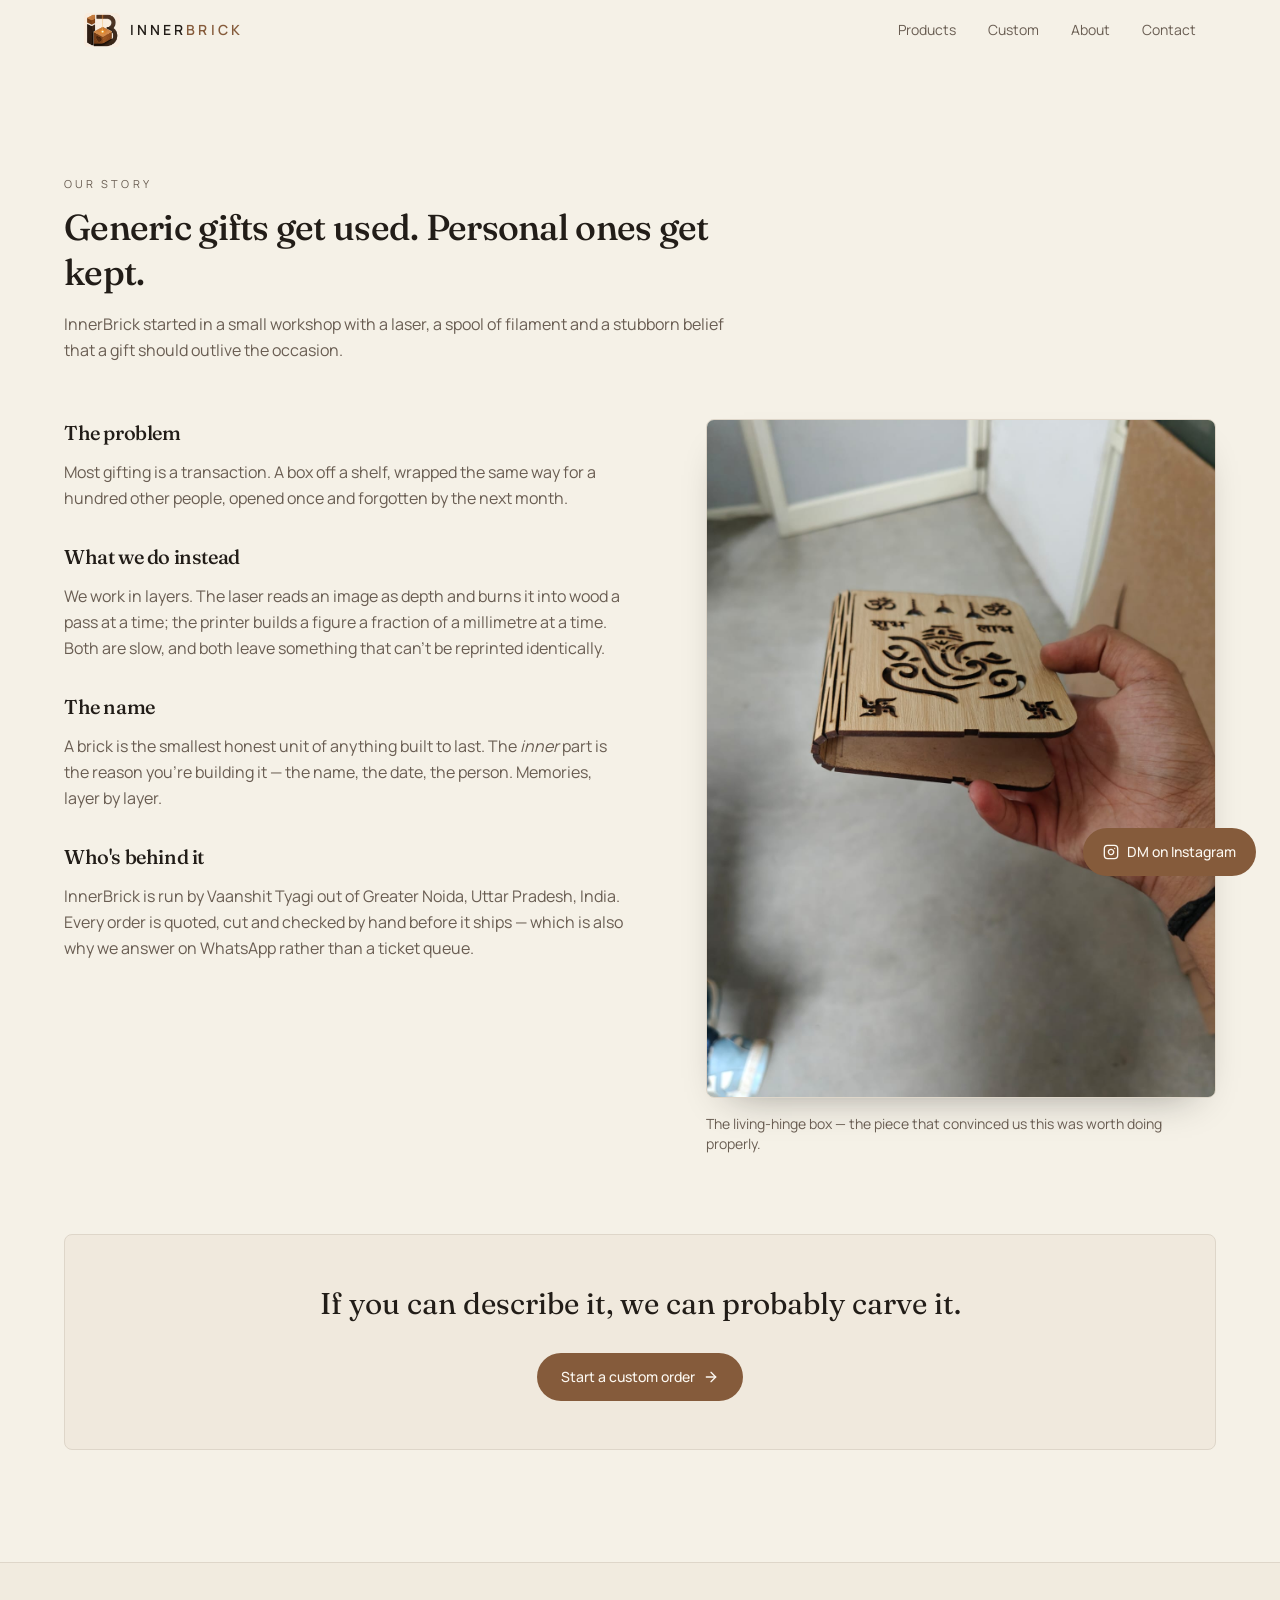
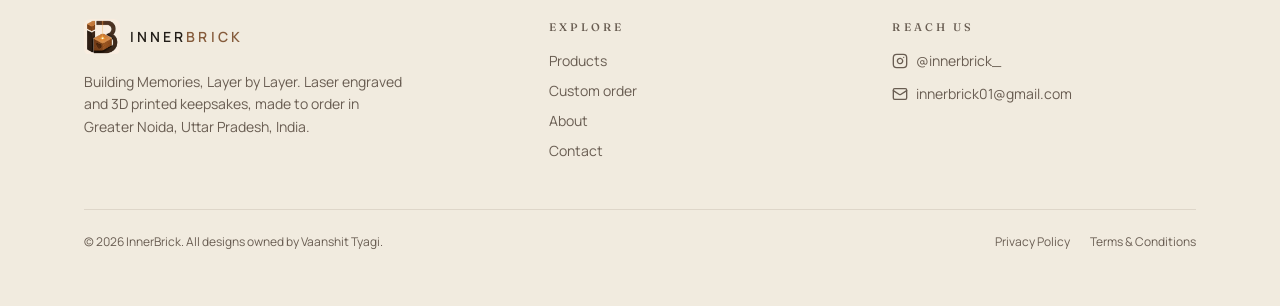
==== about/index.html @ 28ac38d9 "Upload project folder" ====
<!DOCTYPE html>
<html lang="en">
<head>
<meta charset="utf-8" />
<meta name="viewport" content="width=device-width, initial-scale=1" />
<title>About InnerBrick — Why We Carve Instead of Print</title>
<meta name="author" content="Vaanshit Tyagi" />
<meta name="theme-color" content="#F5F0E6" />
<meta name="description" content="InnerBrick began with one engraved box that nobody threw away. Our story, our craft and the promise behind every laser engraved and 3D printed piece." />
<meta property="og:site_name" content="InnerBrick" />
<meta property="og:type" content="website" />
<meta property="og:title" content="About InnerBrick — Why We Carve Instead of Print" />
<meta property="og:description" content="InnerBrick began with one engraved box that nobody threw away. Our story, our craft and the promise behind every laser engraved and 3D printed piece." />
<meta name="twitter:card" content="summary_large_image" />
<link rel="icon" type="image/png" href="/favicon.png" />
<link rel="stylesheet" href="https://fonts.googleapis.com/css2?family=Fraunces:opsz,wght@9..144,400;9..144,500;9..144,600&family=Manrope:wght@400;500;600;700&display=swap" />
<link rel="preconnect" href="https://fonts.googleapis.com" />
<link rel="preconnect" href="https://fonts.gstatic.com" crossorigin />
<link rel="stylesheet" href="/assets/styles.css" />
<link rel="stylesheet" href="/assets/site.css" />
<script>document.documentElement.classList.add("js");</script>
<script type="application/ld+json">{"@context":"https://schema.org","@type":"Organization","name":"InnerBrick","slogan":"Building Memories, Layer by Layer","email":"innerbrick01@gmail.com","sameAs":["https://www.instagram.com/innerbrick_/"],"address":{"@type":"PostalAddress","addressLocality":"Greater Noida","addressRegion":"Uttar Pradesh","addressCountry":"IN"}}</script>
</head>
<body>
<header class="fixed inset-x-0 top-0 z-50 transition-colors duration-300 border-b border-transparent"><div class="mx-auto grid max-w-6xl grid-cols-[minmax(0,1fr)_auto] items-center gap-4 px-5 py-3 sm:flex sm:justify-between"><a href="/" class="flex min-w-0 items-center gap-2.5"><img src="/assets/img/innerbrick-mark.png" alt="InnerBrick" width="36" height="36" class="h-9 w-9 shrink-0 rounded-md object-contain"/><span class="truncate text-sm font-semibold tracking-[0.22em] uppercase">Inner<span class="text-primary">brick</span></span></a><nav class="hidden items-center gap-8 sm:flex"><a href="/products" class="text-sm text-muted-foreground transition-colors hover:text-foreground">Products</a><a href="/custom" class="text-sm text-muted-foreground transition-colors hover:text-foreground">Custom</a><a class="text-sm text-muted-foreground transition-colors hover:text-foreground text-foreground" href="/about" data-status="active" aria-current="page">About</a><a href="/contact" class="text-sm text-muted-foreground transition-colors hover:text-foreground">Contact</a></nav><button type="button" aria-label="Open menu" aria-expanded="false" class="justify-self-end rounded-md p-2 text-foreground sm:hidden"><svg xmlns="http://www.w3.org/2000/svg" width="24" height="24" viewBox="0 0 24 24" fill="none" stroke="currentColor" stroke-width="2" stroke-linecap="round" stroke-linejoin="round" class="lucide lucide-menu h-5 w-5" aria-hidden="true"><path d="M4 5h16"></path><path d="M4 12h16"></path><path d="M4 19h16"></path></svg></button></div></header><main class="min-h-screen pt-16"><!--$--><div><section class="px-5 py-20 sm:py-28"><div class="mx-auto max-w-6xl"><div class="reveal max-w-2xl"><p class="eyebrow">Our story</p><h2 class="mt-3 text-3xl leading-tight sm:text-4xl">Generic gifts get used. Personal ones get kept.</h2><p class="mt-4 text-base leading-relaxed text-muted-foreground">InnerBrick started in a small workshop with a laser, a spool of filament and a stubborn belief that a gift should outlive the occasion.</p></div><div class="mt-14 grid gap-12 lg:grid-cols-[1.1fr_1fr] lg:gap-20"><div class="reveal space-y-8 text-base leading-relaxed text-muted-foreground"><div><h2 class="text-xl text-foreground">The problem</h2><p class="mt-3">Most gifting is a transaction. A box off a shelf, wrapped the same way for a hundred other people, opened once and forgotten by the next month.</p></div><div><h2 class="text-xl text-foreground">What we do instead</h2><p class="mt-3">We work in layers. The laser reads an image as depth and burns it into wood a pass at a time; the printer builds a figure a fraction of a millimetre at a time. Both are slow, and both leave something that can&#x27;t be reprinted identically.</p></div><div><h2 class="text-xl text-foreground">The name</h2><p class="mt-3">A brick is the smallest honest unit of anything built to last. The <em>inner</em> part is the reason you&#x27;re building it — the name, the date, the person. Memories, layer by layer.</p></div><div><h2 class="text-xl text-foreground">Who&#x27;s behind it</h2><p class="mt-3">InnerBrick<!-- --> is run by <!-- -->Vaanshit Tyagi<!-- --> out of <!-- -->Greater Noida, Uttar Pradesh, India<!-- -->. Every order is quoted, cut and checked by hand before it ships — which is also why we answer on WhatsApp rather than a ticket queue.</p></div></div><div class="reveal"><img src="/assets/img/ganesha-box.png" alt="A laser cut wooden keepsake box with a living hinge spine, held in hand" loading="lazy" decoding="async" class="w-full rounded-lg border border-border object-cover shadow-lift"/><p class="mt-4 text-sm text-muted-foreground">The living-hinge box — the piece that convinced us this was worth doing properly.</p></div></div><div class="reveal mt-20 rounded-lg border border-border bg-secondary/60 p-8 text-center sm:p-12"><p class="font-display text-2xl leading-snug sm:text-3xl">If you can describe it, we can probably carve it.</p><a href="/custom" class="mt-7 inline-flex items-center gap-2 rounded-full bg-primary px-6 py-3.5 text-sm font-medium text-primary-foreground transition-all hover:bg-primary/90 hover:shadow-lift">Start a custom order <svg xmlns="http://www.w3.org/2000/svg" width="24" height="24" viewBox="0 0 24 24" fill="none" stroke="currentColor" stroke-width="2" stroke-linecap="round" stroke-linejoin="round" class="lucide lucide-arrow-right h-4 w-4" aria-hidden="true"><path d="M5 12h14"></path><path d="m12 5 7 7-7 7"></path></svg></a></div></div></section></div><!--/$--></main><footer class="border-t border-border bg-secondary/50"><div class="mx-auto max-w-6xl px-5 py-14"><div class="grid gap-10 md:grid-cols-[1.4fr_1fr_1fr]"><div><div class="flex items-center gap-2.5"><img src="/assets/img/innerbrick-mark.png" alt="" width="36" height="36" loading="lazy" class="h-9 w-9 rounded-md object-contain"/><span class="text-sm font-semibold tracking-[0.22em] uppercase">Inner<span class="text-primary">brick</span></span></div><p class="mt-4 max-w-xs text-sm leading-relaxed text-muted-foreground">Building Memories, Layer by Layer<!-- -->. Laser engraved and 3D printed keepsakes, made to order in <!-- -->Greater Noida, Uttar Pradesh, India<!-- -->.</p></div><div><h3 class="eyebrow">Explore</h3><ul class="mt-4 space-y-2.5 text-sm text-muted-foreground"><li><a href="/products" class="hover:text-foreground">Products</a></li><li><a href="/custom" class="hover:text-foreground">Custom order</a></li><li><a class="hover:text-foreground active" href="/about" data-status="active" aria-current="page">About</a></li><li><a href="/contact" class="hover:text-foreground">Contact</a></li></ul></div><div><h3 class="eyebrow">Reach us</h3><ul class="mt-4 space-y-2.5 text-sm text-muted-foreground"><li><a href="https://www.instagram.com/innerbrick_/" target="_blank" rel="noopener noreferrer" class="inline-flex items-center gap-2 hover:text-foreground"><svg xmlns="http://www.w3.org/2000/svg" width="24" height="24" viewBox="0 0 24 24" fill="none" stroke="currentColor" stroke-width="2" stroke-linecap="round" stroke-linejoin="round" class="lucide lucide-instagram h-4 w-4" aria-hidden="true"><rect width="20" height="20" x="2" y="2" rx="5" ry="5"></rect><path d="M16 11.37A4 4 0 1 1 12.63 8 4 4 0 0 1 16 11.37z"></path><line x1="17.5" x2="17.51" y1="6.5" y2="6.5"></line></svg> <!-- -->@innerbrick_</a></li><li><a href="mailto:innerbrick01@gmail.com" class="inline-flex items-center gap-2 hover:text-foreground"><svg xmlns="http://www.w3.org/2000/svg" width="24" height="24" viewBox="0 0 24 24" fill="none" stroke="currentColor" stroke-width="2" stroke-linecap="round" stroke-linejoin="round" class="lucide lucide-mail h-4 w-4" aria-hidden="true"><path d="m22 7-8.991 5.727a2 2 0 0 1-2.009 0L2 7"></path><rect x="2" y="4" width="20" height="16" rx="2"></rect></svg> <!-- -->innerbrick01@gmail.com</a></li></ul></div></div><div class="mt-12 flex flex-col gap-3 border-t border-border pt-6 text-xs text-muted-foreground sm:flex-row sm:items-center sm:justify-between"><p>© <!-- -->2026<!-- --> <!-- -->InnerBrick<!-- -->. All designs owned by<!-- --> <!-- -->Vaanshit Tyagi<!-- -->.</p><div class="flex gap-5"><a href="/privacy" class="hover:text-foreground">Privacy Policy</a><a href="/terms" class="hover:text-foreground">Terms &amp; Conditions</a></div></div></div></footer><a href="https://www.instagram.com/innerbrick_/" target="_blank" rel="noopener noreferrer" class="fixed inset-x-4 bottom-4 z-40 inline-flex items-center justify-center gap-2 rounded-full bg-primary px-5 py-3.5 text-sm font-medium text-primary-foreground shadow-lift transition-colors hover:bg-primary/90 sm:inset-x-auto sm:right-6 sm:bottom-6"><svg xmlns="http://www.w3.org/2000/svg" width="24" height="24" viewBox="0 0 24 24" fill="none" stroke="currentColor" stroke-width="2" stroke-linecap="round" stroke-linejoin="round" class="lucide lucide-instagram h-4 w-4" aria-hidden="true"><rect width="20" height="20" x="2" y="2" rx="5" ry="5"></rect><path d="M16 11.37A4 4 0 1 1 12.63 8 4 4 0 0 1 16 11.37z"></path><line x1="17.5" x2="17.51" y1="6.5" y2="6.5"></line></svg>DM on Instagram</a><section aria-label="Notifications alt+T" tabindex="-1" aria-live="polite" aria-relevant="additions text" aria-atomic="false"></section>
<script src="/assets/app.js" defer></script>
</body>
</html>
---- assets/site.css ----
/* Additions for the static rebuild — hero line entrance */

html.js [data-hero-line] {
  opacity: 0;
  transform: translateY(110%);
}

html.js [data-hero-line].hero-in {
  animation: hero-line 1.1s cubic-bezier(0.165, 0.84, 0.44, 1) forwards;
}

@keyframes hero-line {
  from {
    opacity: 0;
    transform: translateY(110%);
  }
  to {
    opacity: 1;
    transform: translateY(0);
  }
}

@media (prefers-reduced-motion: reduce) {
  html.js [data-hero-line] {
    opacity: 1;
    transform: none;
    animation: none;
  }
}
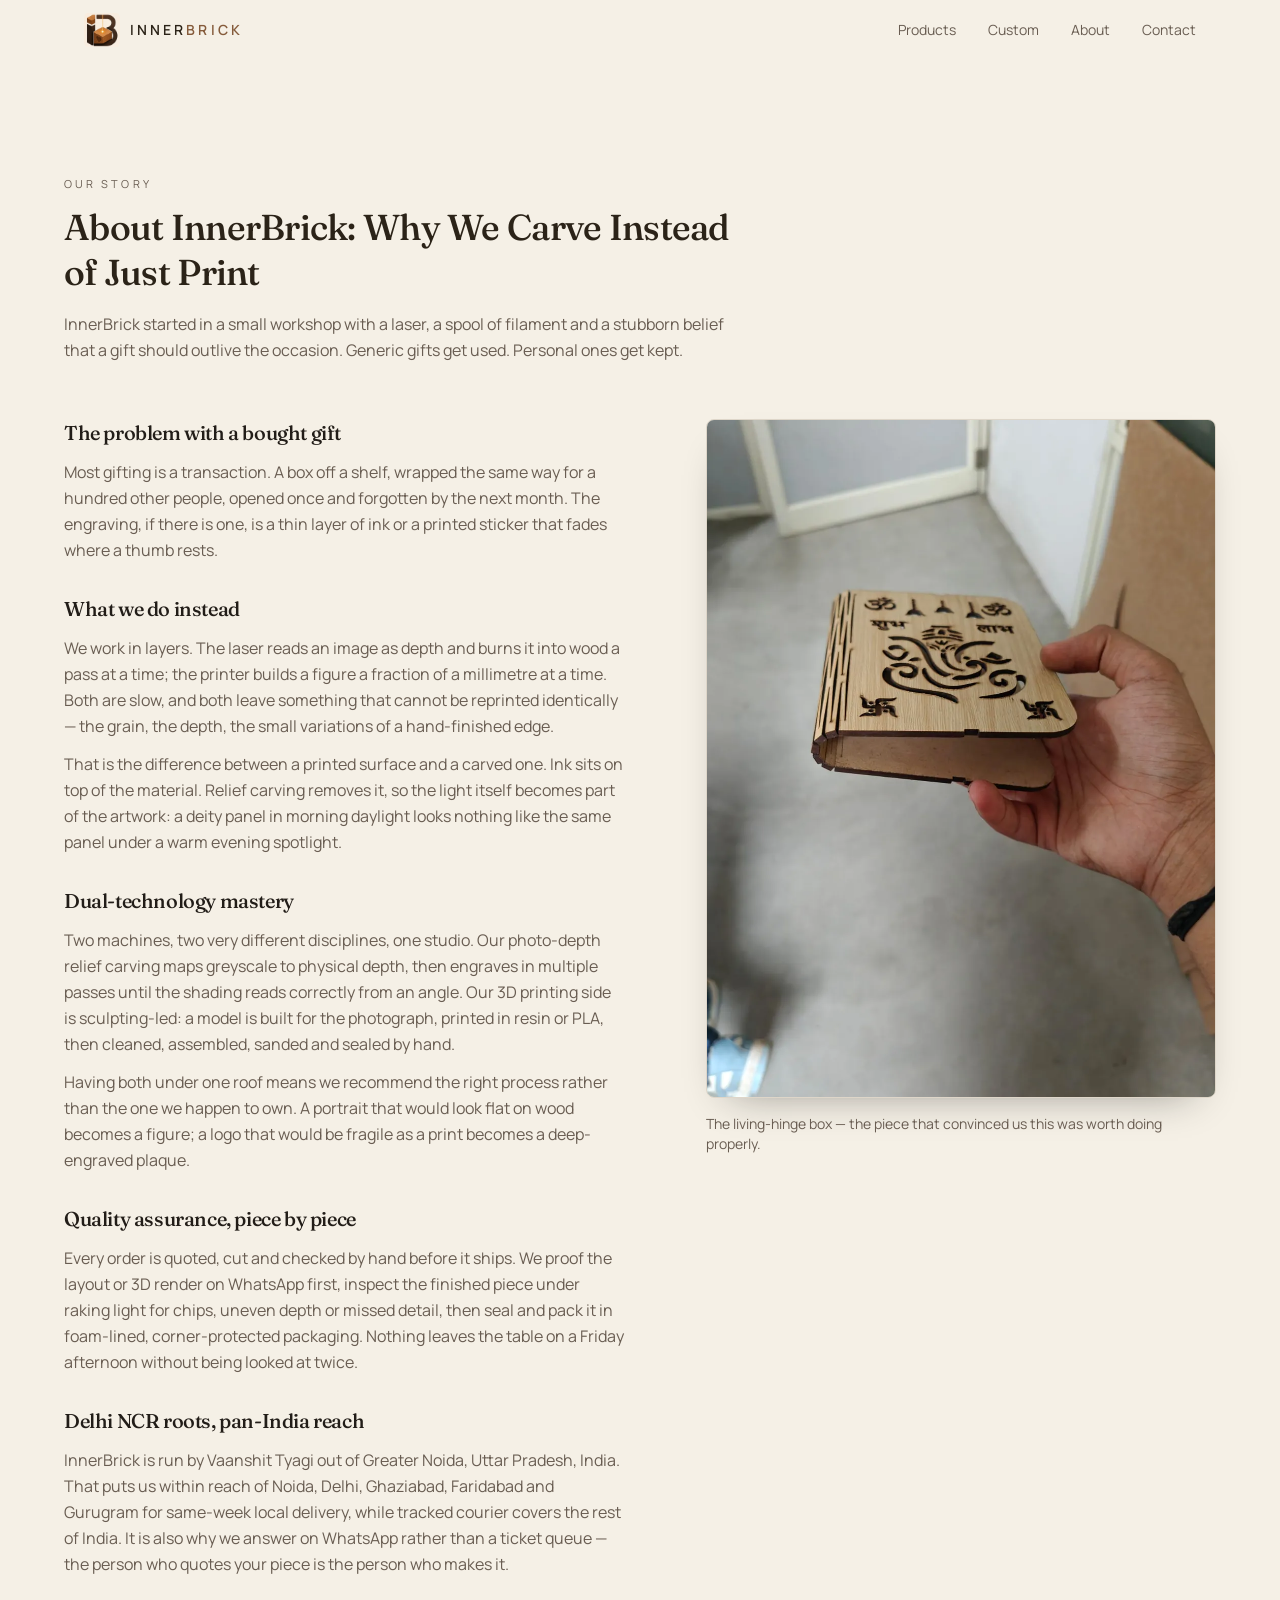
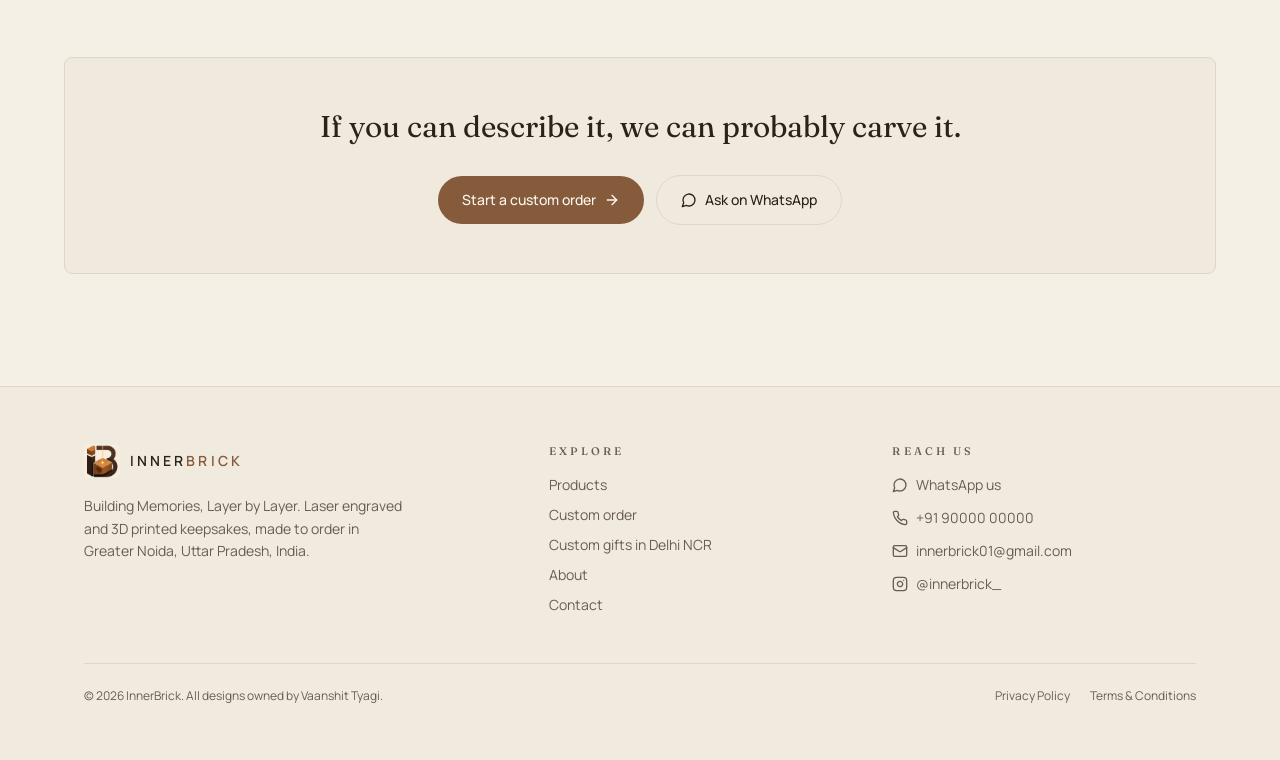
==== commit c6a6414d: "Apply SEO, Core Web Vitals and WhatsApp lead-capture audit Product images are now sub-120 KB WebP wi" ====
--- a/about/index.html
+++ b/about/index.html
@@ -3,26 +3,181 @@
 <head>
 <meta charset="utf-8" />
 <meta name="viewport" content="width=device-width, initial-scale=1" />
-<title>About InnerBrick — Why We Carve Instead of Print</title>
+<title>About InnerBrick | Precision Relief Carving &amp; Layered 3D Craft</title>
+<meta name="description" content="InnerBrick is a Greater Noida studio combining photo-depth relief carving with layered 3D printing. Our story, craft and the promise behind every piece." />
 <meta name="author" content="Vaanshit Tyagi" />
 <meta name="theme-color" content="#F5F0E6" />
-<meta name="description" content="InnerBrick began with one engraved box that nobody threw away. Our story, our craft and the promise behind every laser engraved and 3D printed piece." />
+<link rel="canonical" href="https://www.innerbrick.shop/about" />
 <meta property="og:site_name" content="InnerBrick" />
 <meta property="og:type" content="website" />
-<meta property="og:title" content="About InnerBrick — Why We Carve Instead of Print" />
-<meta property="og:description" content="InnerBrick began with one engraved box that nobody threw away. Our story, our craft and the promise behind every laser engraved and 3D printed piece." />
+<meta property="og:title" content="About InnerBrick | Precision Relief Carving &amp; Layered 3D Craft" />
+<meta property="og:description" content="Why InnerBrick carves instead of printing: photo-depth relief carving, layered 3D printing and hand-finishing, from a studio in Greater Noida." />
+<meta property="og:url" content="https://www.innerbrick.shop/about" />
 <meta name="twitter:card" content="summary_large_image" />
 <link rel="icon" type="image/png" href="/favicon.png" />
-<link rel="stylesheet" href="https://fonts.googleapis.com/css2?family=Fraunces:opsz,wght@9..144,400;9..144,500;9..144,600&family=Manrope:wght@400;500;600;700&display=swap" />
 <link rel="preconnect" href="https://fonts.googleapis.com" />
 <link rel="preconnect" href="https://fonts.gstatic.com" crossorigin />
+<link rel="preload" as="style" href="https://fonts.googleapis.com/css2?family=Fraunces:opsz,wght@9..144,400;9..144,500;9..144,600&family=Manrope:wght@400;500;600;700&display=swap" />
+<link rel="stylesheet" href="https://fonts.googleapis.com/css2?family=Fraunces:opsz,wght@9..144,400;9..144,500;9..144,600&family=Manrope:wght@400;500;600;700&display=swap" media="print" onload="this.media='all'" />
+<noscript><link rel="stylesheet" href="https://fonts.googleapis.com/css2?family=Fraunces:opsz,wght@9..144,400;9..144,500;9..144,600&family=Manrope:wght@400;500;600;700&display=swap" /></noscript>
+<link rel="preload" as="style" href="/assets/styles.css" />
 <link rel="stylesheet" href="/assets/styles.css" />
 <link rel="stylesheet" href="/assets/site.css" />
+<link rel="preload" as="image" href="/assets/img/ganesha-box.webp" type="image/webp" fetchpriority="high" />
+<style>html{background:#f5f0e6;color-scheme:light}body{margin:0;background:#f5f0e6;color:#2b2318;font-family:"Manrope",ui-sans-serif,system-ui,sans-serif;-webkit-font-smoothing:antialiased}</style>
 <script>document.documentElement.classList.add("js");</script>
-<script type="application/ld+json">{"@context":"https://schema.org","@type":"Organization","name":"InnerBrick","slogan":"Building Memories, Layer by Layer","email":"innerbrick01@gmail.com","sameAs":["https://www.instagram.com/innerbrick_/"],"address":{"@type":"PostalAddress","addressLocality":"Greater Noida","addressRegion":"Uttar Pradesh","addressCountry":"IN"}}</script>
+<script type="application/ld+json">
+{
+  "@context": "https://schema.org",
+  "@graph": [
+    {
+      "@type": "Organization",
+      "name": "InnerBrick",
+      "url": "https://www.innerbrick.shop/",
+      "logo": "https://www.innerbrick.shop/assets/img/innerbrick-mark.webp",
+      "slogan": "Building Memories, Layer by Layer",
+      "description": "InnerBrick is a Greater Noida studio making custom 3D printed figures, photo-depth deity relief panels, engraved Ganesha keepsake boxes and institutional mementos.",
+      "email": "innerbrick01@gmail.com",
+      "telephone": "+91-90000-00000",
+      "sameAs": ["https://www.instagram.com/innerbrick_/"],
+      "address": { "@type": "PostalAddress", "addressLocality": "Greater Noida", "addressRegion": "Uttar Pradesh", "addressCountry": "IN" }
+    },
+    {
+      "@type": "AboutPage",
+      "name": "About InnerBrick",
+      "url": "https://www.innerbrick.shop/about",
+      "description": "The story, craft philosophy and quality process behind InnerBrick's relief carving and 3D printing studio.",
+      "about": { "@type": "Organization", "name": "InnerBrick" }
+    }
+  ]
+}
+</script>
 </head>
 <body>
-<header class="fixed inset-x-0 top-0 z-50 transition-colors duration-300 border-b border-transparent"><div class="mx-auto grid max-w-6xl grid-cols-[minmax(0,1fr)_auto] items-center gap-4 px-5 py-3 sm:flex sm:justify-between"><a href="/" class="flex min-w-0 items-center gap-2.5"><img src="/assets/img/innerbrick-mark.png" alt="InnerBrick" width="36" height="36" class="h-9 w-9 shrink-0 rounded-md object-contain"/><span class="truncate text-sm font-semibold tracking-[0.22em] uppercase">Inner<span class="text-primary">brick</span></span></a><nav class="hidden items-center gap-8 sm:flex"><a href="/products" class="text-sm text-muted-foreground transition-colors hover:text-foreground">Products</a><a href="/custom" class="text-sm text-muted-foreground transition-colors hover:text-foreground">Custom</a><a class="text-sm text-muted-foreground transition-colors hover:text-foreground text-foreground" href="/about" data-status="active" aria-current="page">About</a><a href="/contact" class="text-sm text-muted-foreground transition-colors hover:text-foreground">Contact</a></nav><button type="button" aria-label="Open menu" aria-expanded="false" class="justify-self-end rounded-md p-2 text-foreground sm:hidden"><svg xmlns="http://www.w3.org/2000/svg" width="24" height="24" viewBox="0 0 24 24" fill="none" stroke="currentColor" stroke-width="2" stroke-linecap="round" stroke-linejoin="round" class="lucide lucide-menu h-5 w-5" aria-hidden="true"><path d="M4 5h16"></path><path d="M4 12h16"></path><path d="M4 19h16"></path></svg></button></div></header><main class="min-h-screen pt-16"><!--$--><div><section class="px-5 py-20 sm:py-28"><div class="mx-auto max-w-6xl"><div class="reveal max-w-2xl"><p class="eyebrow">Our story</p><h2 class="mt-3 text-3xl leading-tight sm:text-4xl">Generic gifts get used. Personal ones get kept.</h2><p class="mt-4 text-base leading-relaxed text-muted-foreground">InnerBrick started in a small workshop with a laser, a spool of filament and a stubborn belief that a gift should outlive the occasion.</p></div><div class="mt-14 grid gap-12 lg:grid-cols-[1.1fr_1fr] lg:gap-20"><div class="reveal space-y-8 text-base leading-relaxed text-muted-foreground"><div><h2 class="text-xl text-foreground">The problem</h2><p class="mt-3">Most gifting is a transaction. A box off a shelf, wrapped the same way for a hundred other people, opened once and forgotten by the next month.</p></div><div><h2 class="text-xl text-foreground">What we do instead</h2><p class="mt-3">We work in layers. The laser reads an image as depth and burns it into wood a pass at a time; the printer builds a figure a fraction of a millimetre at a time. Both are slow, and both leave something that can&#x27;t be reprinted identically.</p></div><div><h2 class="text-xl text-foreground">The name</h2><p class="mt-3">A brick is the smallest honest unit of anything built to last. The <em>inner</em> part is the reason you&#x27;re building it — the name, the date, the person. Memories, layer by layer.</p></div><div><h2 class="text-xl text-foreground">Who&#x27;s behind it</h2><p class="mt-3">InnerBrick<!-- --> is run by <!-- -->Vaanshit Tyagi<!-- --> out of <!-- -->Greater Noida, Uttar Pradesh, India<!-- -->. Every order is quoted, cut and checked by hand before it ships — which is also why we answer on WhatsApp rather than a ticket queue.</p></div></div><div class="reveal"><img src="/assets/img/ganesha-box.png" alt="A laser cut wooden keepsake box with a living hinge spine, held in hand" loading="lazy" decoding="async" class="w-full rounded-lg border border-border object-cover shadow-lift"/><p class="mt-4 text-sm text-muted-foreground">The living-hinge box — the piece that convinced us this was worth doing properly.</p></div></div><div class="reveal mt-20 rounded-lg border border-border bg-secondary/60 p-8 text-center sm:p-12"><p class="font-display text-2xl leading-snug sm:text-3xl">If you can describe it, we can probably carve it.</p><a href="/custom" class="mt-7 inline-flex items-center gap-2 rounded-full bg-primary px-6 py-3.5 text-sm font-medium text-primary-foreground transition-all hover:bg-primary/90 hover:shadow-lift">Start a custom order <svg xmlns="http://www.w3.org/2000/svg" width="24" height="24" viewBox="0 0 24 24" fill="none" stroke="currentColor" stroke-width="2" stroke-linecap="round" stroke-linejoin="round" class="lucide lucide-arrow-right h-4 w-4" aria-hidden="true"><path d="M5 12h14"></path><path d="m12 5 7 7-7 7"></path></svg></a></div></div></section></div><!--/$--></main><footer class="border-t border-border bg-secondary/50"><div class="mx-auto max-w-6xl px-5 py-14"><div class="grid gap-10 md:grid-cols-[1.4fr_1fr_1fr]"><div><div class="flex items-center gap-2.5"><img src="/assets/img/innerbrick-mark.png" alt="" width="36" height="36" loading="lazy" class="h-9 w-9 rounded-md object-contain"/><span class="text-sm font-semibold tracking-[0.22em] uppercase">Inner<span class="text-primary">brick</span></span></div><p class="mt-4 max-w-xs text-sm leading-relaxed text-muted-foreground">Building Memories, Layer by Layer<!-- -->. Laser engraved and 3D printed keepsakes, made to order in <!-- -->Greater Noida, Uttar Pradesh, India<!-- -->.</p></div><div><h3 class="eyebrow">Explore</h3><ul class="mt-4 space-y-2.5 text-sm text-muted-foreground"><li><a href="/products" class="hover:text-foreground">Products</a></li><li><a href="/custom" class="hover:text-foreground">Custom order</a></li><li><a class="hover:text-foreground active" href="/about" data-status="active" aria-current="page">About</a></li><li><a href="/contact" class="hover:text-foreground">Contact</a></li></ul></div><div><h3 class="eyebrow">Reach us</h3><ul class="mt-4 space-y-2.5 text-sm text-muted-foreground"><li><a href="https://www.instagram.com/innerbrick_/" target="_blank" rel="noopener noreferrer" class="inline-flex items-center gap-2 hover:text-foreground"><svg xmlns="http://www.w3.org/2000/svg" width="24" height="24" viewBox="0 0 24 24" fill="none" stroke="currentColor" stroke-width="2" stroke-linecap="round" stroke-linejoin="round" class="lucide lucide-instagram h-4 w-4" aria-hidden="true"><rect width="20" height="20" x="2" y="2" rx="5" ry="5"></rect><path d="M16 11.37A4 4 0 1 1 12.63 8 4 4 0 0 1 16 11.37z"></path><line x1="17.5" x2="17.51" y1="6.5" y2="6.5"></line></svg> <!-- -->@innerbrick_</a></li><li><a href="mailto:innerbrick01@gmail.com" class="inline-flex items-center gap-2 hover:text-foreground"><svg xmlns="http://www.w3.org/2000/svg" width="24" height="24" viewBox="0 0 24 24" fill="none" stroke="currentColor" stroke-width="2" stroke-linecap="round" stroke-linejoin="round" class="lucide lucide-mail h-4 w-4" aria-hidden="true"><path d="m22 7-8.991 5.727a2 2 0 0 1-2.009 0L2 7"></path><rect x="2" y="4" width="20" height="16" rx="2"></rect></svg> <!-- -->innerbrick01@gmail.com</a></li></ul></div></div><div class="mt-12 flex flex-col gap-3 border-t border-border pt-6 text-xs text-muted-foreground sm:flex-row sm:items-center sm:justify-between"><p>© <!-- -->2026<!-- --> <!-- -->InnerBrick<!-- -->. All designs owned by<!-- --> <!-- -->Vaanshit Tyagi<!-- -->.</p><div class="flex gap-5"><a href="/privacy" class="hover:text-foreground">Privacy Policy</a><a href="/terms" class="hover:text-foreground">Terms &amp; Conditions</a></div></div></div></footer><a href="https://www.instagram.com/innerbrick_/" target="_blank" rel="noopener noreferrer" class="fixed inset-x-4 bottom-4 z-40 inline-flex items-center justify-center gap-2 rounded-full bg-primary px-5 py-3.5 text-sm font-medium text-primary-foreground shadow-lift transition-colors hover:bg-primary/90 sm:inset-x-auto sm:right-6 sm:bottom-6"><svg xmlns="http://www.w3.org/2000/svg" width="24" height="24" viewBox="0 0 24 24" fill="none" stroke="currentColor" stroke-width="2" stroke-linecap="round" stroke-linejoin="round" class="lucide lucide-instagram h-4 w-4" aria-hidden="true"><rect width="20" height="20" x="2" y="2" rx="5" ry="5"></rect><path d="M16 11.37A4 4 0 1 1 12.63 8 4 4 0 0 1 16 11.37z"></path><line x1="17.5" x2="17.51" y1="6.5" y2="6.5"></line></svg>DM on Instagram</a><section aria-label="Notifications alt+T" tabindex="-1" aria-live="polite" aria-relevant="additions text" aria-atomic="false"></section>
+<header class="fixed inset-x-0 top-0 z-50 transition-colors duration-300 border-b border-transparent">
+  <div class="mx-auto grid max-w-6xl grid-cols-[minmax(0,1fr)_auto] items-center gap-4 px-5 py-3 sm:flex sm:justify-between">
+    <a href="/" class="flex min-w-0 items-center gap-2.5">
+      <img src="/assets/img/innerbrick-mark.webp" alt="InnerBrick" width="36" height="36" class="h-9 w-9 shrink-0 rounded-md object-contain" />
+      <span class="truncate text-sm font-semibold tracking-[0.22em] uppercase">Inner<span class="text-primary">brick</span></span>
+    </a>
+    <nav class="hidden items-center gap-8 sm:flex">
+      <a href="/products" class="text-sm text-muted-foreground transition-colors hover:text-foreground">Products</a>
+      <a href="/custom" class="text-sm text-muted-foreground transition-colors hover:text-foreground">Custom</a>
+      <a class="text-sm text-muted-foreground transition-colors hover:text-foreground text-foreground" href="/about" data-status="active" aria-current="page">About</a>
+      <a href="/contact" class="text-sm text-muted-foreground transition-colors hover:text-foreground">Contact</a>
+    </nav>
+    <button type="button" aria-label="Open menu" aria-expanded="false" class="justify-self-end rounded-md p-2 text-foreground sm:hidden">
+      <svg xmlns="http://www.w3.org/2000/svg" width="24" height="24" viewBox="0 0 24 24" fill="none" stroke="currentColor" stroke-width="2" stroke-linecap="round" stroke-linejoin="round" class="lucide lucide-menu h-5 w-5" aria-hidden="true"><path d="M4 5h16"></path><path d="M4 12h16"></path><path d="M4 19h16"></path></svg>
+    </button>
+  </div>
+</header>
+
+<main class="min-h-screen pt-16">
+  <section class="px-5 py-20 sm:py-28">
+    <div class="mx-auto max-w-6xl">
+      <div class="reveal max-w-2xl">
+        <p class="eyebrow">Our story</p>
+        <h1 class="mt-3 text-3xl leading-tight sm:text-4xl">About InnerBrick: Why We Carve Instead of Just Print</h1>
+        <p class="mt-4 text-base leading-relaxed text-muted-foreground">InnerBrick started in a small workshop with a laser, a spool of filament and a stubborn belief that a gift should outlive the occasion. Generic gifts get used. Personal ones get kept.</p>
+      </div>
+
+      <div class="mt-14 grid gap-12 lg:grid-cols-[1.1fr_1fr] lg:gap-20">
+        <div class="reveal space-y-8 text-base leading-relaxed text-muted-foreground">
+          <div>
+            <h2 class="text-xl text-foreground">The problem with a bought gift</h2>
+            <p class="mt-3">Most gifting is a transaction. A box off a shelf, wrapped the same way for a hundred other people, opened once and forgotten by the next month. The engraving, if there is one, is a thin layer of ink or a printed sticker that fades where a thumb rests.</p>
+          </div>
+          <div>
+            <h2 class="text-xl text-foreground">What we do instead</h2>
+            <p class="mt-3">We work in layers. The laser reads an image as depth and burns it into wood a pass at a time; the printer builds a figure a fraction of a millimetre at a time. Both are slow, and both leave something that cannot be reprinted identically — the grain, the depth, the small variations of a hand-finished edge.</p>
+            <p class="mt-3">That is the difference between a printed surface and a carved one. Ink sits on top of the material. Relief carving removes it, so the light itself becomes part of the artwork: a deity panel in morning daylight looks nothing like the same panel under a warm evening spotlight.</p>
+          </div>
+          <div>
+            <h2 class="text-xl text-foreground">Dual-technology mastery</h2>
+            <p class="mt-3">Two machines, two very different disciplines, one studio. Our photo-depth relief carving maps greyscale to physical depth, then engraves in multiple passes until the shading reads correctly from an angle. Our 3D printing side is sculpting-led: a model is built for the photograph, printed in resin or PLA, then cleaned, assembled, sanded and sealed by hand.</p>
+            <p class="mt-3">Having both under one roof means we recommend the right process rather than the one we happen to own. A portrait that would look flat on wood becomes a figure; a logo that would be fragile as a print becomes a deep-engraved plaque.</p>
+          </div>
+          <div>
+            <h2 class="text-xl text-foreground">Quality assurance, piece by piece</h2>
+            <p class="mt-3">Every order is quoted, cut and checked by hand before it ships. We proof the layout or 3D render on WhatsApp first, inspect the finished piece under raking light for chips, uneven depth or missed detail, then seal and pack it in foam-lined, corner-protected packaging. Nothing leaves the table on a Friday afternoon without being looked at twice.</p>
+          </div>
+          <div>
+            <h2 class="text-xl text-foreground">Delhi NCR roots, pan-India reach</h2>
+            <p class="mt-3">InnerBrick is run by Vaanshit Tyagi out of Greater Noida, Uttar Pradesh, India. That puts us within reach of Noida, Delhi, Ghaziabad, Faridabad and Gurugram for same-week local delivery, while tracked courier covers the rest of India. It is also why we answer on WhatsApp rather than a ticket queue — the person who quotes your piece is the person who makes it.</p>
+          </div>
+        </div>
+        <div class="reveal">
+          <img src="/assets/img/ganesha-box.webp" alt="A laser cut wooden keepsake box with a living hinge spine, held in hand" width="1000" height="1333" loading="eager" fetchpriority="high" decoding="async" class="w-full rounded-lg border border-border object-cover shadow-lift" />
+          <p class="mt-4 text-sm text-muted-foreground">The living-hinge box — the piece that convinced us this was worth doing properly.</p>
+        </div>
+      </div>
+
+      <div class="reveal mt-20 rounded-lg border border-border bg-secondary/60 p-8 text-center sm:p-12">
+        <p class="font-display text-2xl leading-snug sm:text-3xl">If you can describe it, we can probably carve it.</p>
+        <div class="mt-7 flex flex-col items-center justify-center gap-3 sm:flex-row">
+          <a href="/custom" class="inline-flex items-center gap-2 rounded-full bg-primary px-6 py-3.5 text-sm font-medium text-primary-foreground transition-all hover:bg-primary/90 hover:shadow-lift">Start a custom order <svg xmlns="http://www.w3.org/2000/svg" width="24" height="24" viewBox="0 0 24 24" fill="none" stroke="currentColor" stroke-width="2" stroke-linecap="round" stroke-linejoin="round" class="lucide lucide-arrow-right h-4 w-4" aria-hidden="true"><path d="M5 12h14"></path><path d="m12 5 7 7-7 7"></path></svg></a>
+          <a href="https://wa.me/919000000000" data-wa-link data-wa-text="Hi InnerBrick, I'd like to talk about a custom piece." class="inline-flex items-center justify-center gap-2 rounded-full border border-border px-6 py-3.5 text-sm font-medium transition-colors hover:bg-secondary">
+            <svg xmlns="http://www.w3.org/2000/svg" width="24" height="24" viewBox="0 0 24 24" fill="none" stroke="currentColor" stroke-width="2" stroke-linecap="round" stroke-linejoin="round" class="lucide lucide-message-circle h-4 w-4" aria-hidden="true"><path d="M7.9 20A9 9 0 1 0 4 16.1L2 22Z"></path></svg>
+            Ask on WhatsApp
+          </a>
+        </div>
+      </div>
+    </div>
+  </section>
+</main>
+
+<footer class="border-t border-border bg-secondary/50">
+  <div class="mx-auto max-w-6xl px-5 py-14">
+    <div class="grid gap-10 md:grid-cols-[1.4fr_1fr_1fr]">
+      <div>
+        <div class="flex items-center gap-2.5">
+          <img src="/assets/img/innerbrick-mark.webp" alt="" width="36" height="36" loading="lazy" decoding="async" class="h-9 w-9 rounded-md object-contain" />
+          <span class="text-sm font-semibold tracking-[0.22em] uppercase">Inner<span class="text-primary">brick</span></span>
+        </div>
+        <p class="mt-4 max-w-xs text-sm leading-relaxed text-muted-foreground">Building Memories, Layer by Layer. Laser engraved and 3D printed keepsakes, made to order in Greater Noida, Uttar Pradesh, India.</p>
+      </div>
+      <div>
+        <h3 class="eyebrow">Explore</h3>
+        <ul class="mt-4 space-y-2.5 text-sm text-muted-foreground">
+          <li><a href="/products" class="hover:text-foreground">Products</a></li>
+          <li><a href="/custom" class="hover:text-foreground">Custom order</a></li>
+          <li><a href="/custom-gifts-delhi-ncr" class="hover:text-foreground">Custom gifts in Delhi NCR</a></li>
+          <li><a class="hover:text-foreground active" href="/about" data-status="active" aria-current="page">About</a></li>
+          <li><a href="/contact" class="hover:text-foreground">Contact</a></li>
+        </ul>
+      </div>
+      <div>
+        <h3 class="eyebrow">Reach us</h3>
+        <ul class="mt-4 space-y-2.5 text-sm text-muted-foreground">
+          <li><a href="https://wa.me/919000000000" data-wa-link data-wa-text="Hi InnerBrick, I'd like a quote." class="inline-flex items-center gap-2 hover:text-foreground"><svg xmlns="http://www.w3.org/2000/svg" width="24" height="24" viewBox="0 0 24 24" fill="none" stroke="currentColor" stroke-width="2" stroke-linecap="round" stroke-linejoin="round" class="lucide lucide-message-circle h-4 w-4" aria-hidden="true"><path d="M7.9 20A9 9 0 1 0 4 16.1L2 22Z"></path></svg> WhatsApp us</a></li>
+          <li><a href="tel:+919000000000" data-tel-link class="inline-flex items-center gap-2 hover:text-foreground"><svg xmlns="http://www.w3.org/2000/svg" width="24" height="24" viewBox="0 0 24 24" fill="none" stroke="currentColor" stroke-width="2" stroke-linecap="round" stroke-linejoin="round" class="lucide lucide-phone h-4 w-4" aria-hidden="true"><path d="M22 16.92v3a2 2 0 0 1-2.18 2 19.79 19.79 0 0 1-8.63-3.07 19.5 19.5 0 0 1-6-6 19.79 19.79 0 0 1-3.07-8.67A2 2 0 0 1 4.11 2h3a2 2 0 0 1 2 1.72 12.84 12.84 0 0 0 .7 2.81 2 2 0 0 1-.45 2.11L8.09 9.91a16 16 0 0 0 6 6l1.27-1.27a2 2 0 0 1 2.11-.45 12.84 12.84 0 0 0 2.81.7A2 2 0 0 1 22 16.92z"></path></svg> <span data-phone-display>+91 90000 00000</span></a></li>
+          <li><a href="mailto:innerbrick01@gmail.com" class="inline-flex items-center gap-2 hover:text-foreground"><svg xmlns="http://www.w3.org/2000/svg" width="24" height="24" viewBox="0 0 24 24" fill="none" stroke="currentColor" stroke-width="2" stroke-linecap="round" stroke-linejoin="round" class="lucide lucide-mail h-4 w-4" aria-hidden="true"><path d="m22 7-8.991 5.727a2 2 0 0 1-2.009 0L2 7"></path><rect x="2" y="4" width="20" height="16" rx="2"></rect></svg> innerbrick01@gmail.com</a></li>
+          <li><a href="https://www.instagram.com/innerbrick_/" target="_blank" rel="noopener noreferrer" class="inline-flex items-center gap-2 hover:text-foreground"><svg xmlns="http://www.w3.org/2000/svg" width="24" height="24" viewBox="0 0 24 24" fill="none" stroke="currentColor" stroke-width="2" stroke-linecap="round" stroke-linejoin="round" class="lucide lucide-instagram h-4 w-4" aria-hidden="true"><rect width="20" height="20" x="2" y="2" rx="5" ry="5"></rect><path d="M16 11.37A4 4 0 1 1 12.63 8 4 4 0 0 1 16 11.37z"></path><line x1="17.5" x2="17.51" y1="6.5" y2="6.5"></line></svg> @innerbrick_</a></li>
+        </ul>
+      </div>
+    </div>
+    <div class="mt-12 flex flex-col gap-3 border-t border-border pt-6 text-xs text-muted-foreground sm:flex-row sm:items-center sm:justify-between">
+      <p>© 2026 InnerBrick. All designs owned by Vaanshit Tyagi.</p>
+      <div class="flex gap-5">
+        <a href="/privacy" class="hover:text-foreground">Privacy Policy</a>
+        <a href="/terms" class="hover:text-foreground">Terms &amp; Conditions</a>
+      </div>
+    </div>
+  </div>
+</footer>
+
+<div class="ib-cta-bar" role="complementary" aria-label="Quick enquiry">
+  <a href="https://wa.me/919000000000" data-wa-link data-wa-text="Hi InnerBrick, I'd like a quote." class="ib-cta-bar__wa">
+    <svg xmlns="http://www.w3.org/2000/svg" viewBox="0 0 24 24" fill="none" stroke="currentColor" stroke-width="2" stroke-linecap="round" stroke-linejoin="round" aria-hidden="true"><path d="M7.9 20A9 9 0 1 0 4 16.1L2 22Z"></path></svg>
+    WhatsApp Quote
+  </a>
+  <a href="tel:+919000000000" data-tel-link class="ib-cta-bar__call">
+    <svg xmlns="http://www.w3.org/2000/svg" viewBox="0 0 24 24" fill="none" stroke="currentColor" stroke-width="2" stroke-linecap="round" stroke-linejoin="round" aria-hidden="true"><path d="M22 16.92v3a2 2 0 0 1-2.18 2 19.79 19.79 0 0 1-8.63-3.07 19.5 19.5 0 0 1-6-6 19.79 19.79 0 0 1-3.07-8.67A2 2 0 0 1 4.11 2h3a2 2 0 0 1 2 1.72 12.84 12.84 0 0 0 .7 2.81 2 2 0 0 1-.45 2.11L8.09 9.91a16 16 0 0 0 6 6l1.27-1.27a2 2 0 0 1 2.11-.45 12.84 12.84 0 0 0 2.81.7A2 2 0 0 1 22 16.92z"></path></svg>
+    Call Now
+  </a>
+</div>
+
+<script src="/assets/config.js" defer></script>
 <script src="/assets/app.js" defer></script>
 </body>
 </html>
--- a/assets/site.css
+++ b/assets/site.css
@@ -27,3 +27,454 @@
     animation: none;
   }
 }
+
+/* ============================================================================
+   Components added with the technical SEO / CRO pass:
+   trust strip, sticky WhatsApp + Call bar, instant quote form,
+   comparison table, FAQ accordion and long-form detail sections.
+   Colours come from the compiled Tailwind theme in styles.css.
+   ========================================================================== */
+
+/* --- Trust strip ---------------------------------------------------------- */
+.ib-trust {
+  display: grid;
+  gap: 0.75rem 1.25rem;
+  max-width: 64rem;
+  margin: 2.25rem auto 0;
+  padding-top: 1.5rem;
+  border-top: 1px solid var(--border);
+  text-align: left;
+}
+
+@media (min-width: 640px) {
+  .ib-trust {
+    grid-template-columns: repeat(2, minmax(0, 1fr));
+  }
+}
+
+@media (min-width: 1024px) {
+  .ib-trust {
+    grid-template-columns: repeat(4, minmax(0, 1fr));
+  }
+}
+
+.ib-trust__item {
+  display: flex;
+  align-items: flex-start;
+  gap: 0.625rem;
+  font-size: 0.8125rem;
+  line-height: 1.5;
+  color: var(--muted-foreground);
+}
+
+.ib-trust__item svg {
+  flex: none;
+  width: 1rem;
+  height: 1rem;
+  margin-top: 0.15rem;
+  color: var(--primary);
+}
+
+/* --- Sticky mobile CTA bar ------------------------------------------------ */
+.ib-cta-bar {
+  position: fixed;
+  inset-inline: 0;
+  bottom: 0;
+  z-index: 45;
+  display: grid;
+  grid-template-columns: 1fr 1fr;
+  gap: 0.5rem;
+  padding: 0.625rem 0.75rem calc(0.625rem + env(safe-area-inset-bottom));
+  background: var(--background);
+  border-top: 1px solid var(--border);
+  box-shadow: 0 -6px 18px rgb(0 0 0 / 0.06);
+}
+
+@media (min-width: 640px) {
+  .ib-cta-bar {
+    display: none;
+  }
+}
+
+.ib-cta-bar a {
+  display: inline-flex;
+  align-items: center;
+  justify-content: center;
+  gap: 0.5rem;
+  border-radius: 9999px;
+  padding: 0.75rem 0.75rem;
+  font-size: 0.875rem;
+  font-weight: 600;
+  line-height: 1.2;
+  text-decoration: none;
+}
+
+.ib-cta-bar svg {
+  width: 1rem;
+  height: 1rem;
+  flex: none;
+}
+
+.ib-cta-bar__wa {
+  background: #128c7e;
+  color: #fff;
+}
+
+.ib-cta-bar__wa:hover {
+  background: #0e7266;
+}
+
+.ib-cta-bar__call {
+  background: var(--primary);
+  color: var(--primary-foreground);
+}
+
+@media (max-width: 639px) {
+  body {
+    padding-bottom: 5rem;
+  }
+}
+
+/* --- Instant quote form --------------------------------------------------- */
+.ib-quote {
+  border: 1px solid var(--border);
+  border-radius: var(--radius);
+  background: var(--card);
+  padding: 1.5rem;
+  box-shadow: 0 1px 2px rgb(0 0 0 / 0.04);
+}
+
+@media (min-width: 640px) {
+  .ib-quote {
+    padding: 2rem;
+  }
+}
+
+.ib-quote__grid {
+  display: grid;
+  gap: 1rem;
+  margin-top: 1.5rem;
+}
+
+@media (min-width: 640px) {
+  .ib-quote__grid {
+    grid-template-columns: repeat(2, minmax(0, 1fr));
+  }
+
+  .ib-field--full {
+    grid-column: 1 / -1;
+  }
+}
+
+.ib-field label {
+  display: block;
+  font-size: 0.875rem;
+  font-weight: 500;
+  color: var(--foreground);
+}
+
+.ib-field .ib-opt {
+  font-weight: 400;
+  color: var(--muted-foreground);
+}
+
+.ib-field input,
+.ib-field select,
+.ib-field textarea {
+  display: block;
+  width: 100%;
+  margin-top: 0.5rem;
+  border: 1px solid var(--input, var(--border));
+  border-radius: calc(var(--radius) - 2px);
+  background: var(--card);
+  padding: 0.7rem 0.875rem;
+  font: inherit;
+  font-size: 0.875rem;
+  color: var(--foreground);
+}
+
+.ib-field textarea {
+  min-height: 5.5rem;
+  resize: vertical;
+}
+
+.ib-field input[type="file"] {
+  padding: 0.5rem;
+  font-size: 0.8125rem;
+}
+
+.ib-field input:focus,
+.ib-field select:focus,
+.ib-field textarea:focus {
+  outline: none;
+  border-color: var(--primary);
+  box-shadow: 0 0 0 3px rgb(0 0 0 / 0.06);
+}
+
+.ib-error {
+  margin-top: 0.375rem;
+  font-size: 0.75rem;
+  color: var(--destructive, #b42318);
+}
+
+.ib-quote__submit {
+  cursor: pointer;
+  display: inline-flex;
+  width: 100%;
+  align-items: center;
+  justify-content: center;
+  gap: 0.5rem;
+  margin-top: 1.5rem;
+  border-radius: 9999px;
+  background: #128c7e;
+  padding: 0.9rem 1.5rem;
+  font-size: 0.875rem;
+  font-weight: 600;
+  color: #fff;
+  transition: background-color 0.2s ease;
+}
+
+.ib-quote__submit:hover {
+  background: #0e7266;
+}
+
+.ib-quote__note {
+  margin-top: 0.75rem;
+  font-size: 0.75rem;
+  line-height: 1.6;
+  color: var(--muted-foreground);
+  text-align: center;
+}
+
+.ib-quote__status {
+  margin-top: 0.75rem;
+  font-size: 0.8125rem;
+  line-height: 1.6;
+  color: var(--primary);
+  text-align: center;
+}
+
+.ib-quote__status:empty {
+  display: none;
+}
+
+/* --- Comparison table ----------------------------------------------------- */
+.ib-table-wrap {
+  margin-top: 1.75rem;
+  overflow-x: auto;
+  border: 1px solid var(--border);
+  border-radius: var(--radius);
+  background: var(--card);
+  -webkit-overflow-scrolling: touch;
+}
+
+.ib-table {
+  width: 100%;
+  min-width: 44rem;
+  border-collapse: collapse;
+  font-size: 0.875rem;
+}
+
+.ib-table th,
+.ib-table td {
+  padding: 0.85rem 1rem;
+  border-bottom: 1px solid var(--border);
+  text-align: left;
+  vertical-align: top;
+}
+
+.ib-table thead th {
+  background: var(--secondary);
+  font-size: 0.6875rem;
+  font-weight: 600;
+  letter-spacing: 0.1em;
+  text-transform: uppercase;
+  color: var(--muted-foreground);
+  white-space: nowrap;
+}
+
+.ib-table tbody th {
+  font-weight: 600;
+  color: var(--foreground);
+}
+
+.ib-table tbody tr:last-child th,
+.ib-table tbody tr:last-child td {
+  border-bottom: 0;
+}
+
+.ib-table a {
+  color: var(--primary);
+  text-decoration: underline;
+  text-underline-offset: 0.2em;
+}
+
+/* --- FAQ accordion -------------------------------------------------------- */
+.ib-faq {
+  margin-top: 1.5rem;
+  border-top: 1px solid var(--border);
+}
+
+.ib-faq details {
+  border-bottom: 1px solid var(--border);
+}
+
+.ib-faq summary {
+  display: flex;
+  align-items: baseline;
+  justify-content: space-between;
+  gap: 1rem;
+  padding: 1rem 0;
+  cursor: pointer;
+  font-size: 0.9375rem;
+  font-weight: 600;
+  color: var(--foreground);
+  list-style: none;
+}
+
+.ib-faq summary::-webkit-details-marker {
+  display: none;
+}
+
+.ib-faq summary::after {
+  content: "+";
+  flex: none;
+  font-weight: 400;
+  color: var(--primary);
+}
+
+.ib-faq details[open] summary::after {
+  content: "\2013";
+}
+
+.ib-faq p {
+  padding: 0 0 1rem;
+  font-size: 0.875rem;
+  line-height: 1.7;
+  color: var(--muted-foreground);
+}
+
+/* --- Long-form detail blocks --------------------------------------------- */
+.ib-detail {
+  margin-top: 2rem;
+}
+
+.ib-detail h2 {
+  font-size: 1.5rem;
+  line-height: 1.25;
+  color: var(--foreground);
+}
+
+.ib-detail h3 {
+  margin-top: 1.5rem;
+  font-size: 1rem;
+  font-weight: 600;
+  color: var(--foreground);
+}
+
+.ib-detail p {
+  margin-top: 0.75rem;
+  font-size: 0.9375rem;
+  line-height: 1.75;
+  color: var(--muted-foreground);
+}
+
+.ib-detail ul {
+  margin-top: 1rem;
+  display: grid;
+  gap: 0.6rem;
+  font-size: 0.9375rem;
+  line-height: 1.65;
+  color: var(--muted-foreground);
+}
+
+.ib-detail li {
+  display: flex;
+  gap: 0.75rem;
+}
+
+.ib-detail li::before {
+  content: "";
+  flex: none;
+  width: 1rem;
+  height: 1px;
+  margin-top: 0.7rem;
+  background: var(--primary);
+}
+
+.ib-detail strong {
+  color: var(--foreground);
+  font-weight: 600;
+}
+
+/* --- Three-step cards ---------------------------------------------------- */
+.ib-steps {
+  display: grid;
+  gap: 1.25rem;
+  margin-top: 1.75rem;
+  counter-reset: ib-step;
+}
+
+@media (min-width: 768px) {
+  .ib-steps {
+    grid-template-columns: repeat(3, minmax(0, 1fr));
+  }
+}
+
+.ib-step {
+  border: 1px solid var(--border);
+  border-radius: var(--radius);
+  background: var(--card);
+  padding: 1.5rem;
+}
+
+.ib-step__num {
+  font-family: var(--font-display);
+  font-size: 0.875rem;
+  color: var(--primary);
+}
+
+.ib-step h3 {
+  margin-top: 0.5rem;
+  font-size: 1rem;
+  font-weight: 600;
+  color: var(--foreground);
+}
+
+.ib-step p {
+  margin-top: 0.5rem;
+  font-size: 0.875rem;
+  line-height: 1.65;
+  color: var(--muted-foreground);
+}
+
+/* --- Contact / coverage list --------------------------------------------- */
+.ib-contact-list {
+  margin-top: 1rem;
+  display: grid;
+  gap: 0.75rem;
+  font-size: 0.875rem;
+  line-height: 1.6;
+  color: var(--muted-foreground);
+}
+
+.ib-contact-list a {
+  color: var(--foreground);
+  text-decoration: underline;
+  text-underline-offset: 0.2em;
+}
+
+.ib-contact-list svg {
+  width: 1rem;
+  height: 1rem;
+  flex: none;
+  margin-top: 0.15rem;
+  color: var(--primary);
+}
+
+.ib-contact-list > * {
+  display: flex;
+  align-items: flex-start;
+  gap: 0.625rem;
+}
+
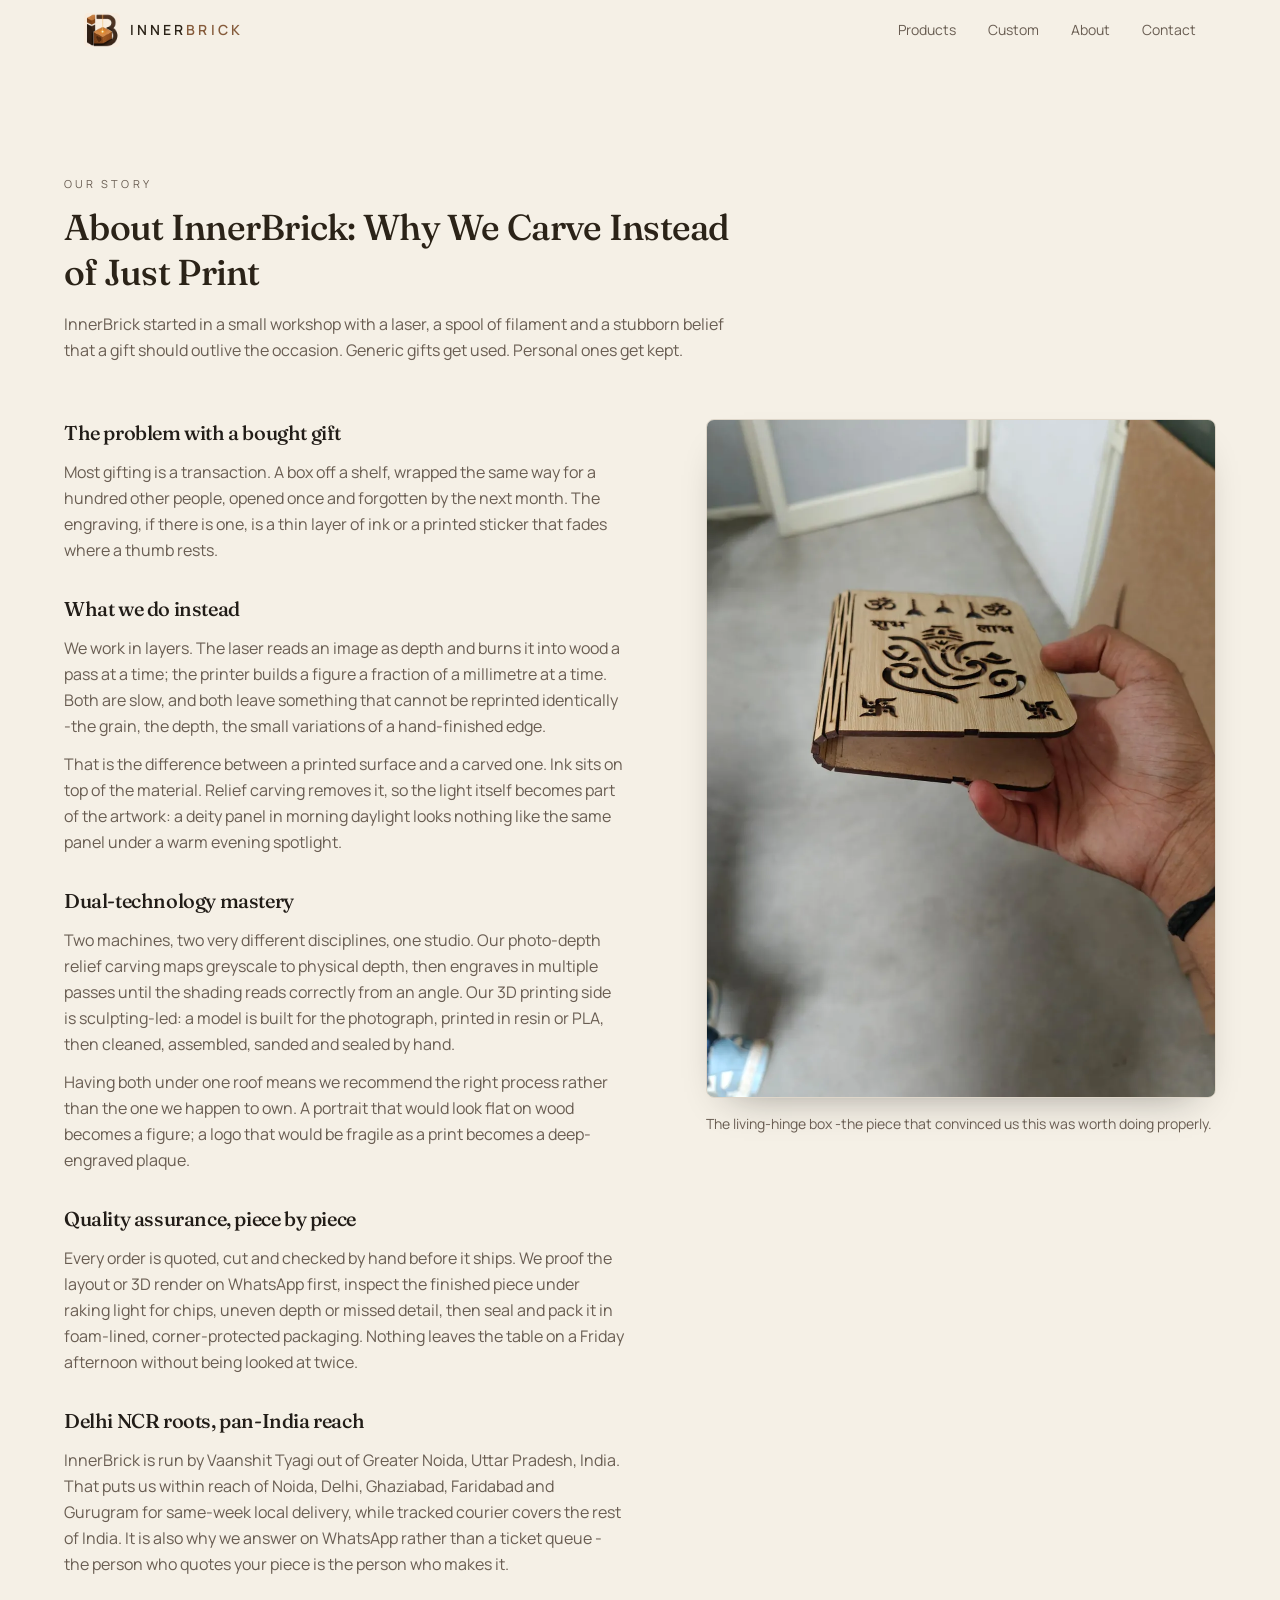
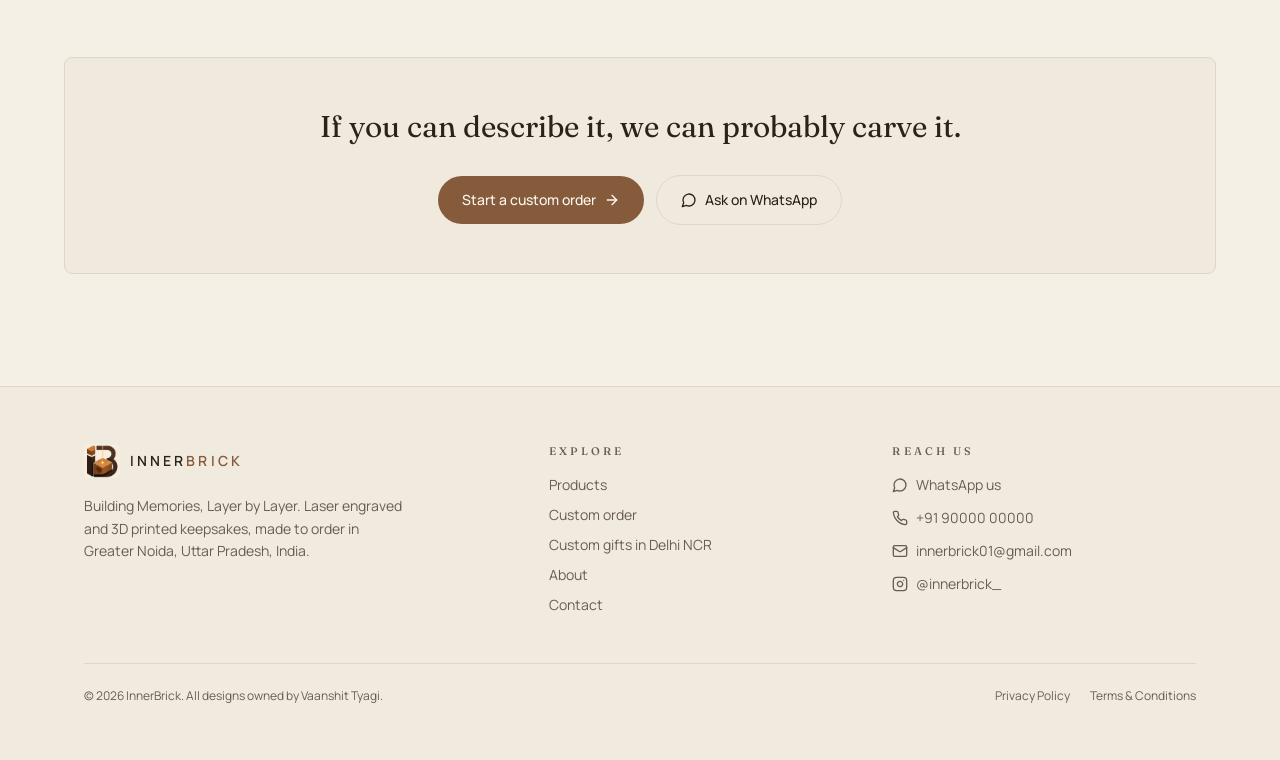
==== commit d4d693d8: "Document the real Vercel/Hostinger DNS values The apex still answers from Hostinger's parking IP, so" ====
--- a/about/index.html
+++ b/about/index.html
@@ -89,7 +89,7 @@
           </div>
           <div>
             <h2 class="text-xl text-foreground">What we do instead</h2>
-            <p class="mt-3">We work in layers. The laser reads an image as depth and burns it into wood a pass at a time; the printer builds a figure a fraction of a millimetre at a time. Both are slow, and both leave something that cannot be reprinted identically — the grain, the depth, the small variations of a hand-finished edge.</p>
+            <p class="mt-3">We work in layers. The laser reads an image as depth and burns it into wood a pass at a time; the printer builds a figure a fraction of a millimetre at a time. Both are slow, and both leave something that cannot be reprinted identically -the grain, the depth, the small variations of a hand-finished edge.</p>
             <p class="mt-3">That is the difference between a printed surface and a carved one. Ink sits on top of the material. Relief carving removes it, so the light itself becomes part of the artwork: a deity panel in morning daylight looks nothing like the same panel under a warm evening spotlight.</p>
           </div>
           <div>
@@ -103,12 +103,12 @@
           </div>
           <div>
             <h2 class="text-xl text-foreground">Delhi NCR roots, pan-India reach</h2>
-            <p class="mt-3">InnerBrick is run by Vaanshit Tyagi out of Greater Noida, Uttar Pradesh, India. That puts us within reach of Noida, Delhi, Ghaziabad, Faridabad and Gurugram for same-week local delivery, while tracked courier covers the rest of India. It is also why we answer on WhatsApp rather than a ticket queue — the person who quotes your piece is the person who makes it.</p>
+            <p class="mt-3">InnerBrick is run by Vaanshit Tyagi out of Greater Noida, Uttar Pradesh, India. That puts us within reach of Noida, Delhi, Ghaziabad, Faridabad and Gurugram for same-week local delivery, while tracked courier covers the rest of India. It is also why we answer on WhatsApp rather than a ticket queue -the person who quotes your piece is the person who makes it.</p>
           </div>
         </div>
         <div class="reveal">
           <img src="/assets/img/ganesha-box.webp" alt="A laser cut wooden keepsake box with a living hinge spine, held in hand" width="1000" height="1333" loading="eager" fetchpriority="high" decoding="async" class="w-full rounded-lg border border-border object-cover shadow-lift" />
-          <p class="mt-4 text-sm text-muted-foreground">The living-hinge box — the piece that convinced us this was worth doing properly.</p>
+          <p class="mt-4 text-sm text-muted-foreground">The living-hinge box -the piece that convinced us this was worth doing properly.</p>
         </div>
       </div>
 
--- a/assets/site.css
+++ b/assets/site.css
@@ -1,4 +1,4 @@
-/* Additions for the static rebuild — hero line entrance */
+/* Additions for the static rebuild -hero line entrance */
 
 html.js [data-hero-line] {
   opacity: 0;
